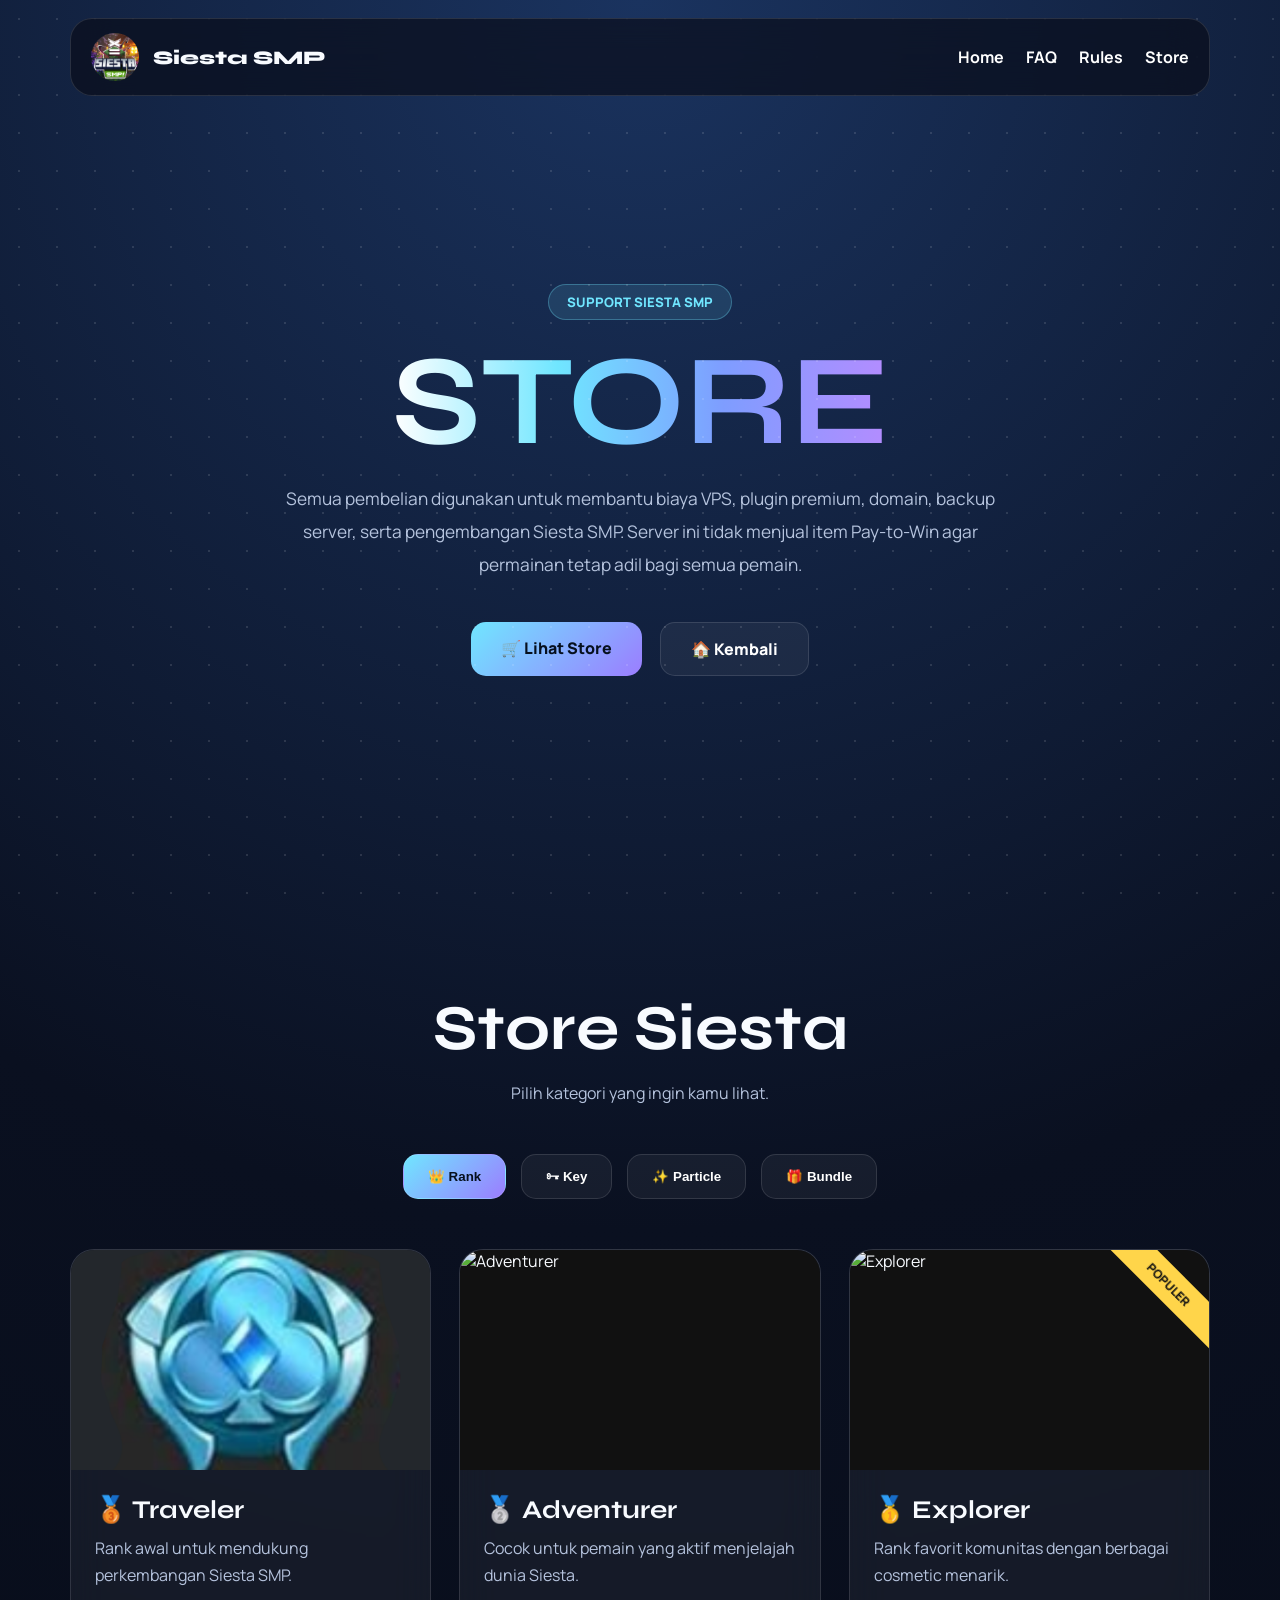
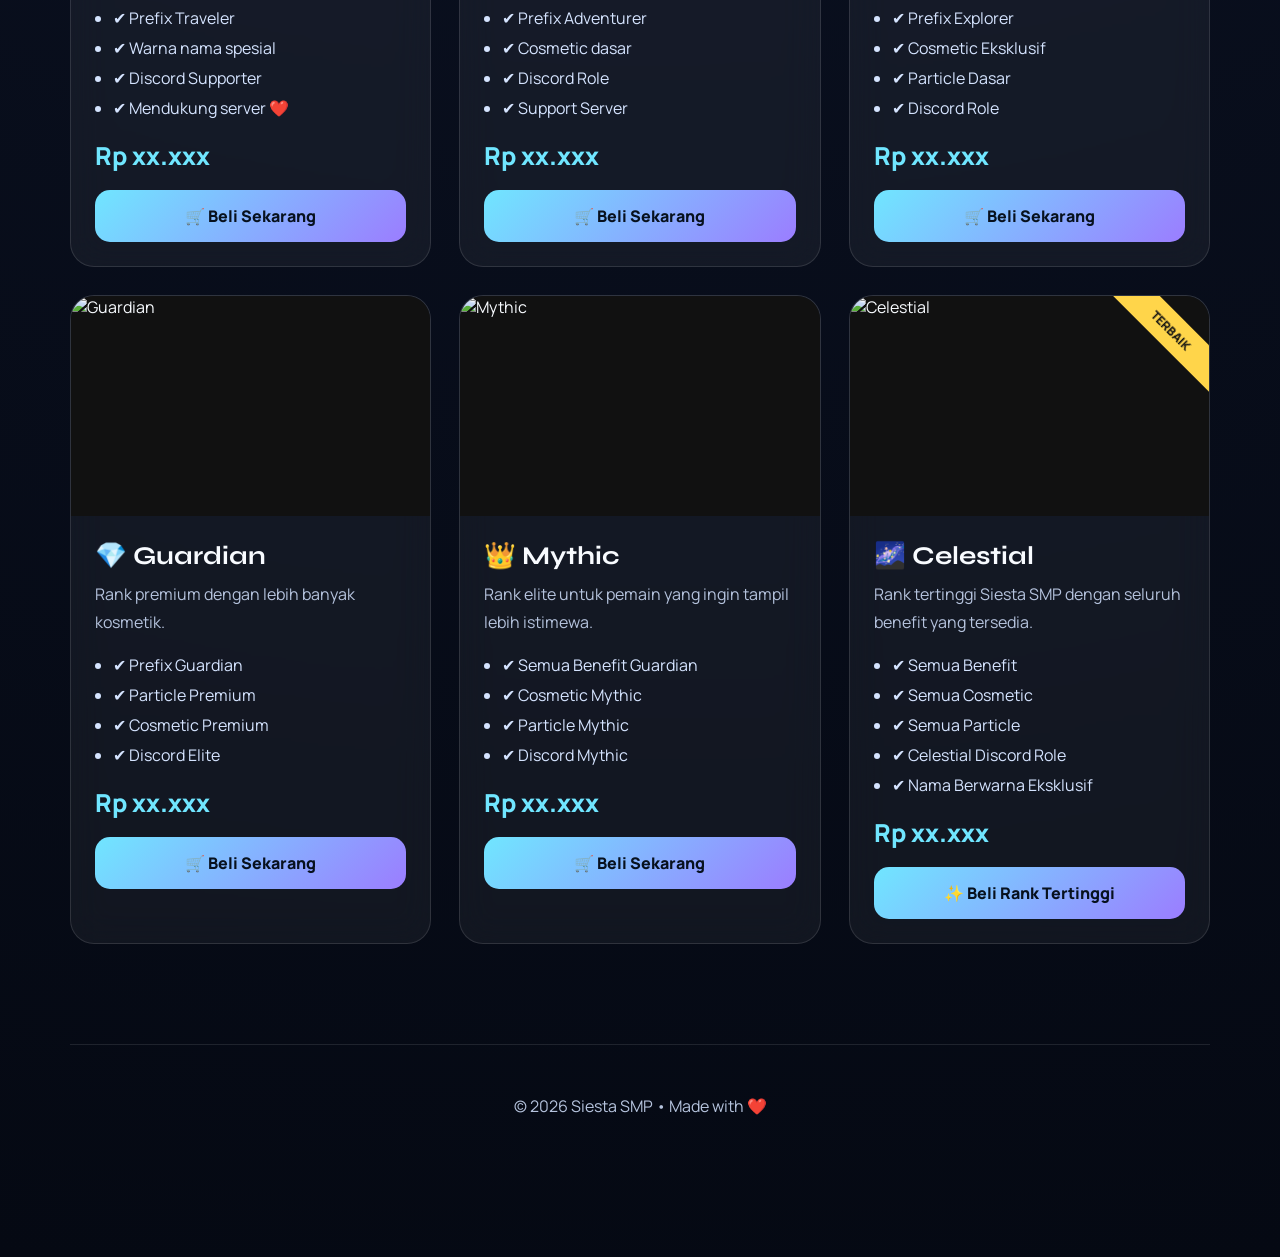
==== store.html @ a651f9de "First commit" ====
<!DOCTYPE html>
<html lang="id">

<head>

<meta charset="UTF-8">

<meta name="viewport" content="width=device-width,initial-scale=1.0">

<title>Store • Siesta SMP</title>

<link rel="preconnect" href="https://fonts.googleapis.com">

<link rel="preconnect" href="https://fonts.gstatic.com" crossorigin>

<link href="https://fonts.googleapis.com/css2?family=Syne:wght@700;800&family=Manrope:wght@400;600;700;800&display=swap" rel="stylesheet">

<style>

:root{

--bg:#080B16;
--glass:rgba(255,255,255,.05);
--line:rgba(255,255,255,.12);

--cyan:#70E6FF;
--blue:#4C8FFF;
--purple:#9B7DFF;

--text:#F8FBFF;
--muted:#B5C3DD;

}

*{

margin:0;
padding:0;
box-sizing:border-box;

}

html{

scroll-behavior:smooth;

}

body{

font-family:Manrope,sans-serif;

background:

radial-gradient(circle at top,#1A335F 0%,#0A1020 42%,#050913 100%);

color:var(--text);

overflow-x:hidden;

}

body::before{

content:"";

position:fixed;

inset:0;

pointer-events:none;

opacity:.12;

background-image:

radial-gradient(circle,#ffffff 1px,transparent 1px);

background-size:38px 38px;

animation:stars 40s linear infinite;

}

@keyframes stars{

to{

transform:translateY(-120px);

}

}

header{

position:fixed;

top:18px;

left:50%;

transform:translateX(-50%);

width:min(1140px,94%);

padding:14px 20px;

display:flex;

justify-content:space-between;

align-items:center;

background:rgba(10,15,28,.72);

backdrop-filter:blur(20px);

border:1px solid var(--line);

border-radius:22px;

z-index:999;

}

.logo{

display:flex;

align-items:center;

gap:14px;

font-family:Syne;

font-size:1.2rem;

font-weight:800;

}

.logo img{

width:48px;

height:48px;

border-radius:50%;

object-fit:cover;

}

nav{

display:flex;

gap:22px;

}

nav a{

color:white;

text-decoration:none;

font-weight:700;

transition:.3s;

}

nav a:hover{

color:var(--cyan);

}

.hero{

min-height:100vh;

display:flex;

justify-content:center;

align-items:center;

flex-direction:column;

text-align:center;

padding:140px 20px 80px;

}

.badge{

padding:8px 18px;

border-radius:999px;

background:rgba(112,230,255,.12);

border:1px solid rgba(112,230,255,.3);

color:var(--cyan);

font-size:.82rem;

font-weight:800;

margin-bottom:24px;

}

.hero h1{

font-family:Syne;

font-size:clamp(4rem,10vw,8rem);

line-height:.9;

background:

linear-gradient(90deg,#FFF,#70E6FF,#7E9DFF,#B48CFF);

-webkit-background-clip:text;

-webkit-text-fill-color:transparent;

}

.hero p{

max-width:760px;

margin-top:24px;

font-size:1.08rem;

line-height:1.9;

color:var(--muted);

}

.hero-buttons{

display:flex;

gap:18px;

margin-top:40px;

flex-wrap:wrap;

justify-content:center;

}

.button{

padding:15px 30px;

border-radius:15px;

font-weight:800;

text-decoration:none;

transition:.3s;

}

.primary{

background:linear-gradient(135deg,var(--cyan),var(--purple));

color:#06101E;

}

.secondary{

border:1px solid var(--line);

background:rgba(255,255,255,.05);

color:white;

}

.button:hover{

transform:translateY(-4px);

}

.section{

width:min(1140px,92%);

margin:auto;

padding:90px 0;

}

.section-title{

text-align:center;

margin-bottom:50px;

}

.section-title h2{

font-family:Syne;

font-size:clamp(2.5rem,5vw,4rem);

}

.section-title p{

margin-top:15px;

color:var(--muted);

}

.category-menu{

display:flex;

justify-content:center;

gap:15px;

flex-wrap:wrap;

margin-bottom:50px;

}

.category-btn{

padding:14px 24px;

background:rgba(255,255,255,.05);

border:1px solid var(--line);

border-radius:15px;

color:white;

font-weight:800;

cursor:pointer;

transition:.3s;

}

.category-btn.active{

background:linear-gradient(135deg,var(--cyan),var(--purple));

color:#06101E;

}

.products{

display:none;

}

.products.active{

display:block;

}

footer{

margin-top:100px;

padding:50px 20px;

text-align:center;

border-top:1px solid rgba(255,255,255,.1);

color:var(--muted);

}

</style>

</head>

<body>

<header>

<div class="logo">

<img src="img/logo.png">

<span>Siesta SMP</span>

</div>

<nav>

<a href="index.html">Home</a>

<a href="faq.html">FAQ</a>

<a href="rules.html">Rules</a>

<a href="store.html">Store</a>

</nav>

</header>

<section class="hero">

<div class="badge">

SUPPORT SIESTA SMP

</div>

<h1>

STORE

</h1>

<p>

Semua pembelian digunakan untuk membantu biaya VPS, plugin premium, domain, backup server, serta pengembangan Siesta SMP. Server ini tidak menjual item Pay-to-Win agar permainan tetap adil bagi semua pemain.

</p>

<div class="hero-buttons">

<a href="#store" class="button primary">

🛒 Lihat Store

</a>

<a href="index.html" class="button secondary">

🏠 Kembali

</a>

</div>

</section>

<section class="section" id="store">

<div class="section-title">

<h2>

Store Siesta

</h2>

<p>

Pilih kategori yang ingin kamu lihat.

</p>

</div>

<div class="category-menu">

<button class="category-btn active" data-tab="rank">

👑 Rank

</button>

<button class="category-btn" data-tab="key">

🗝 Key

</button>

<button class="category-btn" data-tab="particle">

✨ Particle

</button>

<button class="category-btn" data-tab="bundle">

🎁 Bundle

</button>

</div>

<div id="rank" class="products active">

<div class="card-grid">

<!-- ================= Rank 1 ================= -->

<div class="card">

<div class="card-image">

<img src="img/rank1.png" alt="Traveler">

</div>

<div class="card-content">

<h3>🥉 Traveler</h3>

<p>

Rank awal untuk mendukung perkembangan Siesta SMP.

</p>

<ul>

<li>✔ Prefix Traveler</li>

<li>✔ Warna nama spesial</li>

<li>✔ Discord Supporter</li>

<li>✔ Mendukung server ❤️</li>

</ul>

<div class="price">

Rp xx.xxx

</div>

<a class="buy-btn"

href="https://wa.me/message/P4M4RM54LJPPA1?text=Halo%20Admin%20Siesta%20SMP!%20Saya%20ingin%20membeli%20Rank%20Traveler.">

🛒 Beli Sekarang

</a>

</div>

</div>

<!-- ================= Rank 2 ================= -->

<div class="card">

<div class="card-image">

<img src="img/rank2.png" alt="Adventurer">

</div>

<div class="card-content">

<h3>🥈 Adventurer</h3>

<p>

Cocok untuk pemain yang aktif menjelajah dunia Siesta.

</p>

<ul>

<li>✔ Prefix Adventurer</li>

<li>✔ Cosmetic dasar</li>

<li>✔ Discord Role</li>

<li>✔ Support Server</li>

</ul>

<div class="price">

Rp xx.xxx

</div>

<a class="buy-btn"

href="https://wa.me/62812XXXXXXXX?text=Halo%20Admin!%20Saya%20ingin%20membeli%20Rank%20Adventurer.">

🛒 Beli Sekarang

</a>

</div>

</div>

<!-- ================= Rank 3 ================= -->

<div class="card">

<div class="badge-card">

POPULER

</div>

<div class="card-image">

<img src="img/rank3.png" alt="Explorer">

</div>

<div class="card-content">

<h3>🥇 Explorer</h3>

<p>

Rank favorit komunitas dengan berbagai cosmetic menarik.

</p>

<ul>

<li>✔ Prefix Explorer</li>

<li>✔ Cosmetic Eksklusif</li>

<li>✔ Particle Dasar</li>

<li>✔ Discord Role</li>

</ul>

<div class="price">

Rp xx.xxx

</div>

<a class="buy-btn"

href="https://wa.me/62812XXXXXXXX?text=Halo%20Admin!%20Saya%20ingin%20membeli%20Rank%20Explorer.">

🛒 Beli Sekarang

</a>

</div>

</div>

<!-- ================= Rank 4 ================= -->

<div class="card">

<div class="card-image">

<img src="img/rank4.png" alt="Guardian">

</div>

<div class="card-content">

<h3>💎 Guardian</h3>

<p>

Rank premium dengan lebih banyak kosmetik.

</p>

<ul>

<li>✔ Prefix Guardian</li>

<li>✔ Particle Premium</li>

<li>✔ Cosmetic Premium</li>

<li>✔ Discord Elite</li>

</ul>

<div class="price">

Rp xx.xxx

</div>

<a class="buy-btn"

href="https://wa.me/62812XXXXXXXX?text=Halo%20Admin!%20Saya%20ingin%20membeli%20Rank%20Guardian.">

🛒 Beli Sekarang

</a>

</div>

</div>

<!-- ================= Rank 5 ================= -->

<div class="card">

<div class="card-image">

<img src="img/rank5.png" alt="Mythic">

</div>

<div class="card-content">

<h3>👑 Mythic</h3>

<p>

Rank elite untuk pemain yang ingin tampil lebih istimewa.

</p>

<ul>

<li>✔ Semua Benefit Guardian</li>

<li>✔ Cosmetic Mythic</li>

<li>✔ Particle Mythic</li>

<li>✔ Discord Mythic</li>

</ul>

<div class="price">

Rp xx.xxx

</div>

<a class="buy-btn"

href="https://wa.me/62812XXXXXXXX?text=Halo%20Admin!%20Saya%20ingin%20membeli%20Rank%20Mythic.">

🛒 Beli Sekarang

</a>

</div>

</div>

<!-- ================= Rank 6 ================= -->

<div class="card legendary">

<div class="badge-card">

TERBAIK

</div>

<div class="card-image">

<img src="img/rank6.png" alt="Celestial">

</div>

<div class="card-content">

<h3>🌌 Celestial</h3>

<p>

Rank tertinggi Siesta SMP dengan seluruh benefit yang tersedia.

</p>

<ul>

<li>✔ Semua Benefit</li>

<li>✔ Semua Cosmetic</li>

<li>✔ Semua Particle</li>

<li>✔ Celestial Discord Role</li>

<li>✔ Nama Berwarna Eksklusif</li>

</ul>

<div class="price">

Rp xx.xxx

</div>

<a class="buy-btn"

href="https://wa.me/62812XXXXXXXX?text=Halo%20Admin!%20Saya%20ingin%20membeli%20Rank%20Celestial.">

✨ Beli Rank Tertinggi

</a>

</div>

</div>

</div>

</div>

<div id="key" class="products">

<div class="card-grid">

<div class="card">

<div class="card-image">

<img src="img/key1.png">

</div>

<div class="card-content">

<h3>🗝 Common Key</h3>

<p>

Membuka Common Crate dengan hadiah cosmetic dan item menarik.

</p>

<div class="price">

Rp xx.xxx

</div>

<a class="buy-btn"

href="https://wa.me/62812XXXXXXXX?text=Halo%20Admin,%20saya%20ingin%20membeli%20Common%20Key">

🛒 Beli

</a>

</div>

</div>

<div class="card">

<div class="card-image">

<img src="img/key2.png">

</div>

<div class="card-content">

<h3>💙 Rare Key</h3>

<p>

Hadiah lebih langka dan kesempatan mendapatkan cosmetic premium.

</p>

<div class="price">

Rp xx.xxx

</div>

<a class="buy-btn"

href="https://wa.me/62812XXXXXXXX?text=Halo%20Admin,%20saya%20ingin%20membeli%20Rare%20Key">

🛒 Beli

</a>

</div>

</div>

<div class="card">

<div class="badge-card">

POPULER

</div>

<div class="card-image">

<img src="img/key3.png">

</div>

<div class="card-content">

<h3>💜 Epic Key</h3>

<p>

Kesempatan memperoleh particle eksklusif dan cosmetic langka.

</p>

<div class="price">

Rp xx.xxx

</div>

<a class="buy-btn"

href="https://wa.me/62812XXXXXXXX?text=Halo%20Admin,%20saya%20ingin%20membeli%20Epic%20Key">

🛒 Beli

</a>

</div>

</div>

<div class="card legendary">

<div class="badge-card">

LIMITED

</div>

<div class="card-image">

<img src="img/key4.png">

</div>

<div class="card-content">

<h3>👑 Legendary Key</h3>

<p>

Key terbaik dengan hadiah paling langka yang tersedia.

</p>

<div class="price">

Rp xx.xxx

</div>

<a class="buy-btn"

href="https://wa.me/62812XXXXXXXX?text=Halo%20Admin,%20saya%20ingin%20membeli%20Legendary%20Key">

✨ Beli

</a>

</div>

</div>

</div>

</div>

<div id="particle" class="products">

<div class="card-grid">

<div class="card">

<div class="card-image">

<img src="img/particle1.gif">

</div>

<div class="card-content">

<h3>✨ Blue Aura</h3>

<p>

Aura biru elegan yang mengelilingi pemain.

</p>

<div class="price">

Rp xx.xxx

</div>

<a class="buy-btn"

href="https://wa.me/62812XXXXXXXX?text=Halo%20Admin,%20saya%20ingin%20membeli%20Blue%20Aura">

Beli

</a>

</div>

</div>

<div class="card">

<div class="card-image">

<img src="img/particle2.gif">

</div>

<div class="card-content">

<h3>🔥 Flame</h3>

<p>

Api kecil mengikuti pemain kemanapun pergi.

</p>

<div class="price">

Rp xx.xxx

</div>

<a class="buy-btn"

href="https://wa.me/62812XXXXXXXX?text=Halo%20Admin,%20saya%20ingin%20membeli%20Flame%20Particle">

Beli

</a>

</div>

</div>

<div class="card">

<div class="card-image">

<img src="img/particle3.gif">

</div>

<div class="card-content">

<h3>❄ Snow</h3>

<p>

Efek salju lembut yang terus turun di sekitar pemain.

</p>

<div class="price">

Rp xx.xxx

</div>

<a class="buy-btn"

href="https://wa.me/62812XXXXXXXX?text=Halo%20Admin,%20saya%20ingin%20membeli%20Snow%20Particle">

Beli

</a>

</div>

</div>

<div class="card">

<div class="card-image">

<img src="img/particle4.gif">

</div>

<div class="card-content">

<h3>⚡ Thunder</h3>

<p>

Petir mini yang sesekali muncul di sekitar pemain.

</p>

<div class="price">

Rp xx.xxx

</div>

<a class="buy-btn"

href="https://wa.me/62812XXXXXXXX?text=Halo%20Admin,%20saya%20ingin%20membeli%20Thunder%20Particle">

Beli

</a>

</div>

</div>

</div>

</div>

<div id="bundle" class="products">

<div class="card-grid">

<!-- Bundle -->

<div class="card legendary">

<div class="badge-card">

BEST VALUE

</div>

<div class="card-image">

<img src="img/bundle.png">

</div>

<div class="card-content">

<h3>🎁 Starter Bundle</h3>

<p>

Paket paling hemat untuk pemain baru.

</p>

<ul>

<li>✔ Rank Traveler</li>

<li>✔ 5 Common Key</li>

<li>✔ Blue Aura</li>

<li>✔ Discord Supporter</li>

</ul>

<div class="price">

Rp xx.xxx

</div>

<a class="buy-btn"

href="https://wa.me/62812XXXXXXXX?text=Halo%20Admin,%20saya%20ingin%20membeli%20Starter%20Bundle.">

🛒 Beli Bundle

</a>

</div>

</div>

<!-- Bundle 2 -->

<div class="card">

<div class="card-image">

<img src="img/bundle2.png">

</div>

<div class="card-content">

<h3>💎 Premium Bundle</h3>

<p>

Bundle lengkap dengan Rank, Key, dan Particle.

</p>

<ul>

<li>✔ Rank Guardian</li>

<li>✔ 10 Epic Key</li>

<li>✔ Thunder Particle</li>

<li>✔ Discord Elite</li>

</ul>

<div class="price">

Rp xx.xxx

</div>

<a class="buy-btn"

href="https://wa.me/62812XXXXXXXX?text=Halo%20Admin,%20saya%20ingin%20membeli%20Premium%20Bundle.">

🛒 Beli Bundle

</a>

</div>

</div>

</div>

<br><br>

<div class="card">

<div class="card-content">

<h2 style="margin-bottom:20px;">

💳 Pembayaran

</h2>

<p>

Pembayaran dapat dilakukan menggunakan salah satu metode berikut.

</p>

<ul>

<li>📱 DANA</li>

<li>📱 GoPay</li>

<li>🏦 Bank Transfer</li>

<li>📷 QRIS</li>

</ul>

<br>

<p>

Setelah pembayaran berhasil, kirimkan bukti pembayaran melalui WhatsApp agar pesanan segera diproses.

</p>

<a class="buy-btn"

href="https://wa.me/62812XXXXXXXX">

Hubungi Admin

</a>

</div>

</div>

<br>

<div class="card">

<div class="card-content">

<h2>

📦 Informasi Pesanan

</h2>

<br>

<ul>

<li>✔ Produk dikirim maksimal 5 menit setelah pembayaran dikonfirmasi.</li>

<li>✔ Pastikan Username Minecraft sudah benar.</li>

<li>✔ Semua pembelian bersifat final (non-refundable).</li>

<li>✔ Jika server sedang offline, produk akan dikirim saat server kembali online.</li>

<li>✔ Hubungi Admin apabila terjadi kendala.</li>

</ul>

</div>

</div>

</div>
<footer>

© 2026 Siesta SMP • Made with ❤️

</footer>

  <script>

// ==========================
// CATEGORY SWITCH
// ==========================

const buttons=document.querySelectorAll(".category-btn");

const tabs=document.querySelectorAll(".products");

buttons.forEach(button=>{

button.addEventListener("click",()=>{

buttons.forEach(btn=>btn.classList.remove("active"));

button.classList.add("active");

const target=button.dataset.tab;

tabs.forEach(tab=>{

if(tab.id===target){

tab.style.display="block";

setTimeout(()=>{

tab.classList.add("active");

},20);

}else{

tab.classList.remove("active");

setTimeout(()=>{

tab.style.display="none";

},220);

}

});

});

});


// ==========================
// CARD REVEAL
// ==========================

const observer=new IntersectionObserver(entries=>{

entries.forEach(entry=>{

if(entry.isIntersecting){

entry.target.classList.add("show");

}

});

},

{

threshold:.15

});

document.querySelectorAll(".card").forEach(card=>{

observer.observe(card);

});

</script>

<style>

/* ==========================
CATEGORY ANIMATION
========================== */

.products{

display:none;

opacity:0;

transform:translateY(18px);

transition:

opacity .28s ease,

transform .28s ease;

}

.products.active{

display:block;

opacity:1;

transform:translateY(0);

}

/* ==========================
CARD
========================== */

.card-grid{

display:grid;

grid-template-columns:

repeat(auto-fit,minmax(280px,1fr));

gap:28px;

}

.card{

background:

rgba(255,255,255,.05);

border:

1px solid rgba(255,255,255,.12);

border-radius:24px;

overflow:hidden;

backdrop-filter:blur(18px);

transition:.35s;

opacity:0;

transform:translateY(40px);

}

.card.show{

opacity:1;

transform:translateY(0);

}

.card:hover{

transform:

translateY(-10px);

box-shadow:

0 0 30px rgba(112,230,255,.25);

}

/* ==========================
IMAGE
========================== */

.card-image{

height:220px;

overflow:hidden;

background:#111;

}

.card-image img{

width:100%;

height:100%;

object-fit:cover;

transition:.35s;

}

.card:hover .card-image img{

transform:scale(1.08);

}

/* ==========================
CONTENT
========================== */

.card-content{

padding:24px;

}

.card-content h3{

font-family:Syne;

font-size:1.6rem;

margin-bottom:10px;

}

.card-content p{

color:var(--muted);

line-height:1.7;

margin-bottom:18px;

}

.card-content ul{

padding-left:18px;

margin-bottom:20px;

color:#D5E4FF;

}

.card-content li{

margin-bottom:8px;

}

/* ==========================
PRICE
========================== */

.price{

font-size:1.55rem;

font-weight:800;

color:var(--cyan);

margin:18px 0;

}

/* ==========================
BUTTON
========================== */

.buy-btn{

display:block;

padding:15px;

text-align:center;

border-radius:15px;

text-decoration:none;

font-weight:800;

color:#07111E;

background:

linear-gradient(

135deg,

var(--cyan),

var(--purple));

transition:.3s;

}

.buy-btn:hover{

transform:translateY(-3px);

box-shadow:

0 0 20px rgba(112,230,255,.35);

}

/* ==========================
BADGE
========================== */

.badge-card{

position:absolute;

top:18px;

right:-42px;

padding:8px 55px;

background:#FFD54A;

color:#111;

font-weight:800;

font-size:.75rem;

transform:rotate(45deg);

}

/* ==========================
LEGENDARY
========================== */

.legendary{

animation:legendGlow 6s linear infinite;

}

@keyframes legendGlow{

0%{

box-shadow:

0 0 15px #70E6FF;

}

25%{

box-shadow:

0 0 20px #4C8FFF;

}

50%{

box-shadow:

0 0 22px #9B7DFF;

}

75%{

box-shadow:

0 0 20px #70E6FF;

}

100%{

box-shadow:

0 0 15px #70E6FF;

}

}

</style>

</body>

</html>
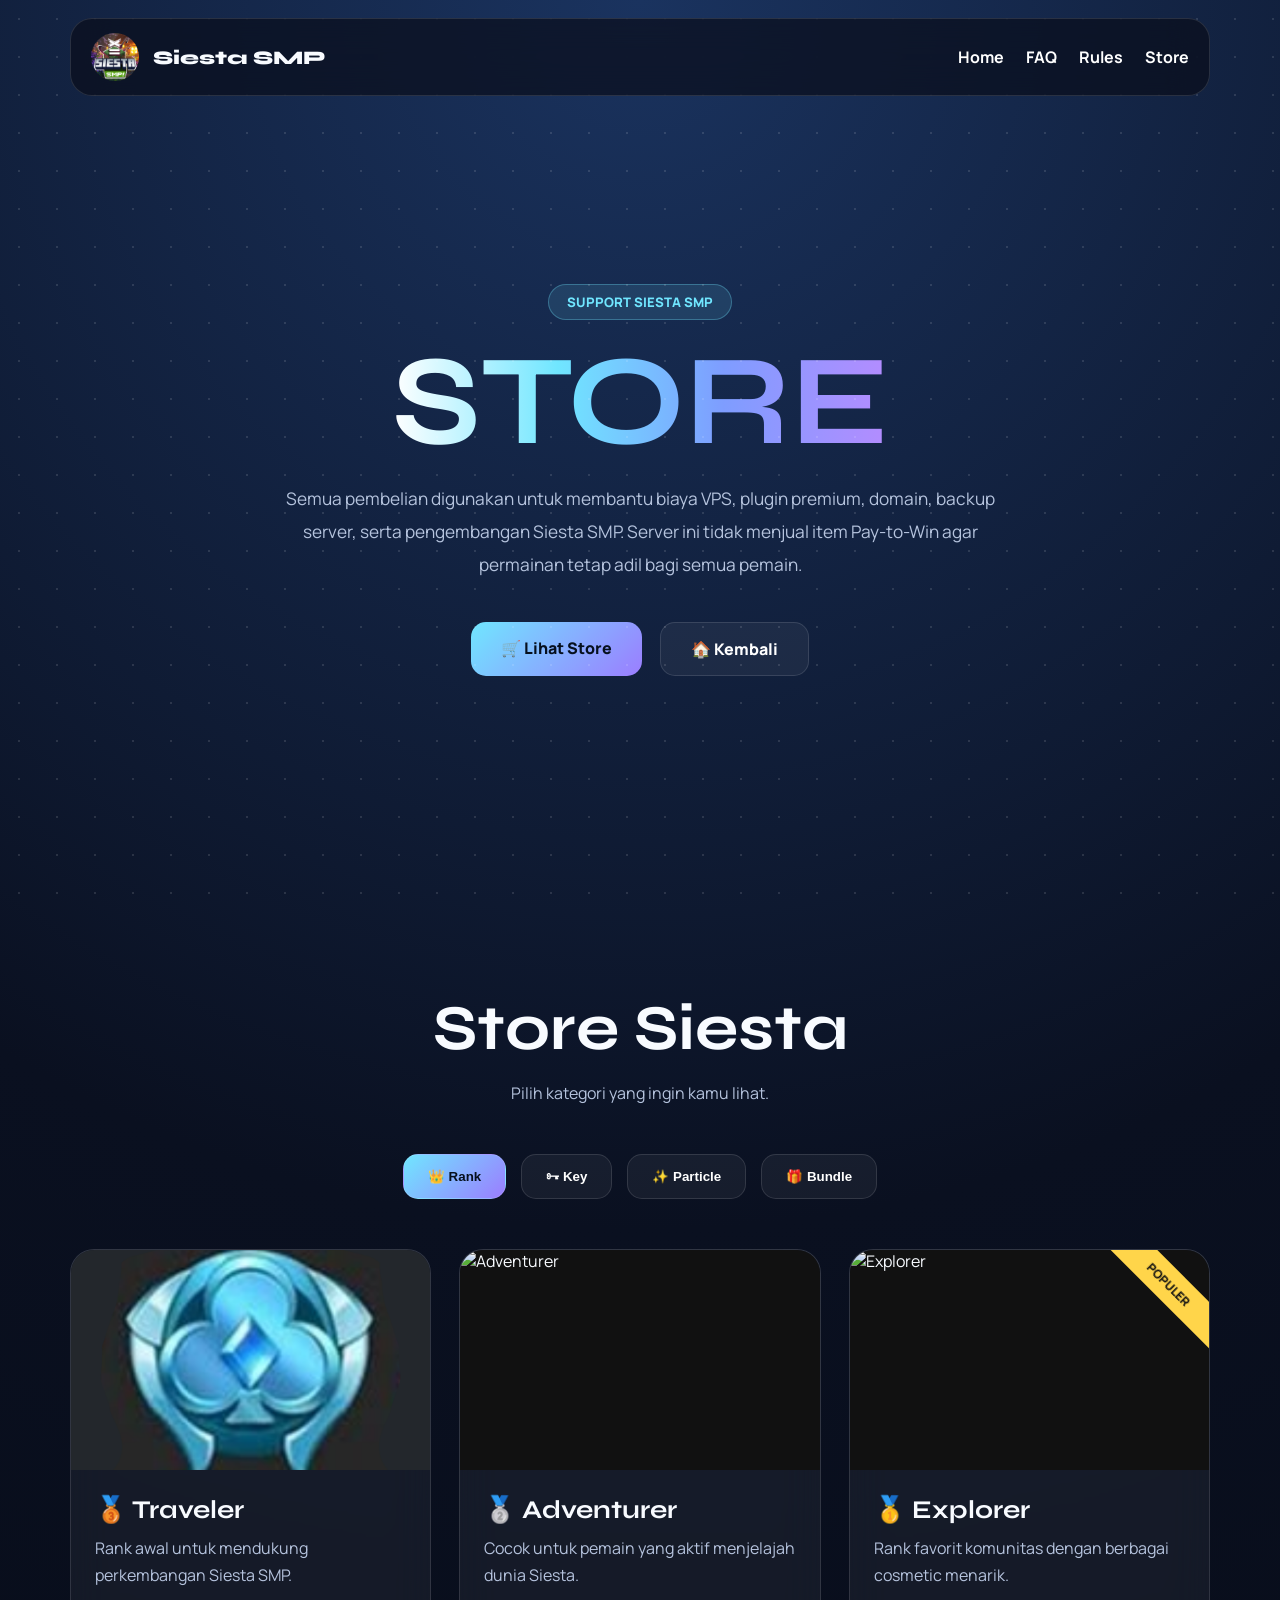
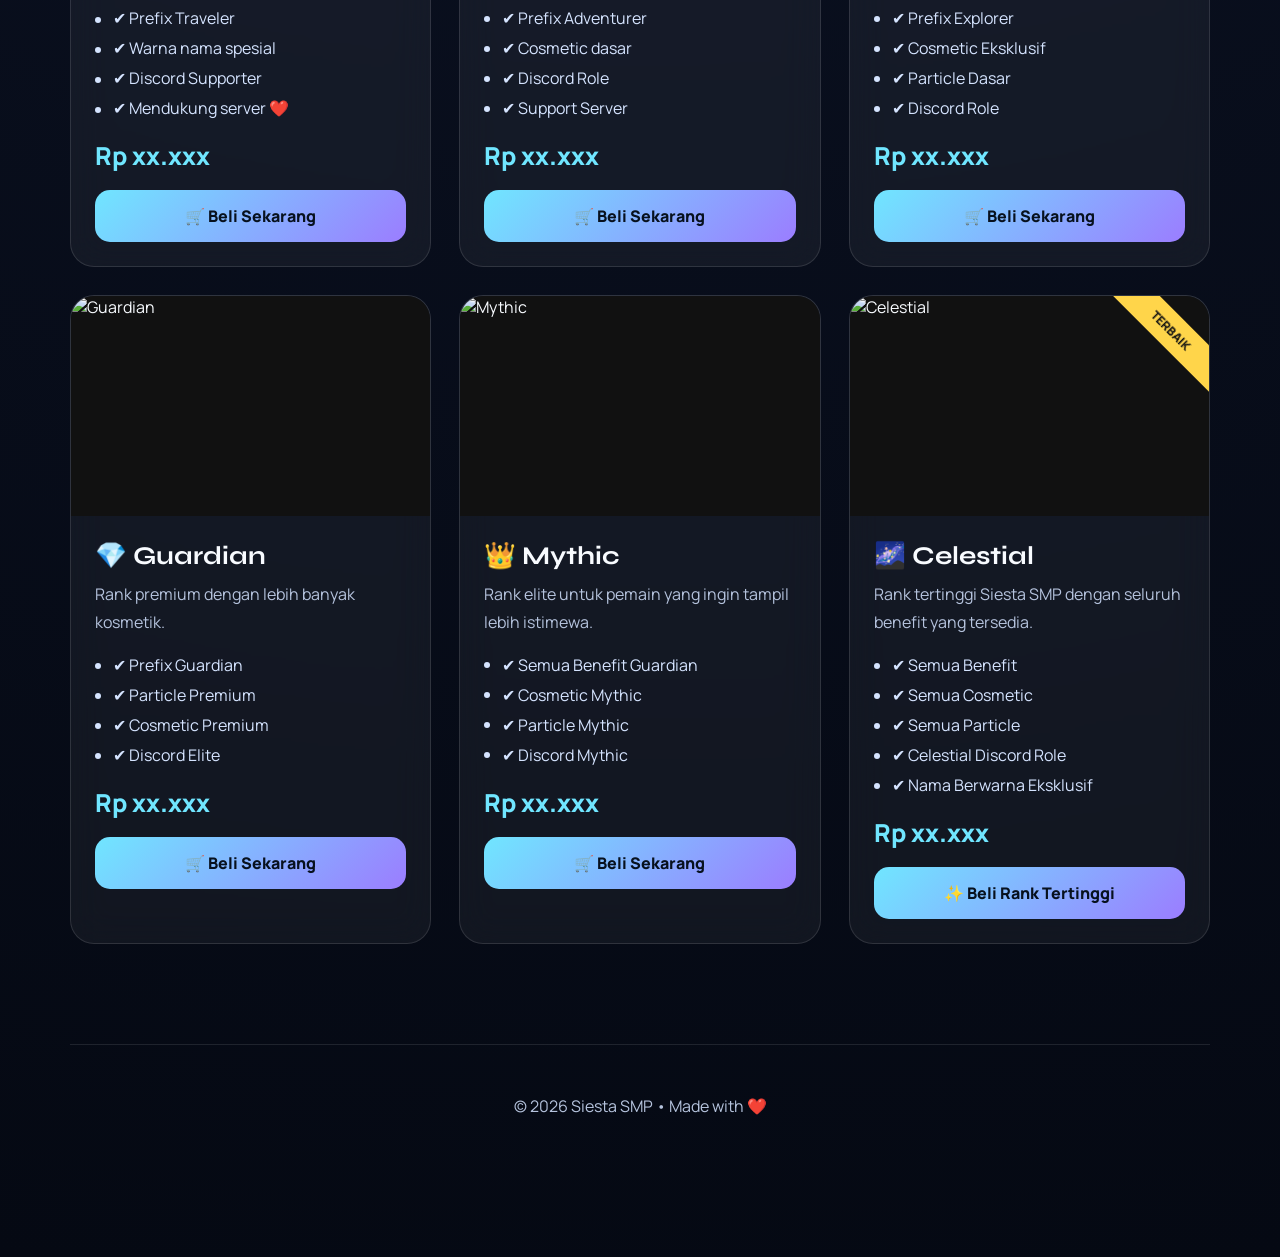
==== commit 3299f0e0: "Update WhatsApp buy button" ====
--- a/store.html
+++ b/store.html
@@ -559,11 +559,8 @@
 </div>
 
 <a class="buy-btn"
-
-href="https://wa.me/message/P4M4RM54LJPPA1?text=Halo%20Admin%20Siesta%20SMP!%20Saya%20ingin%20membeli%20Rank%20Traveler.">
-
+href="https://wa.me/6285117057655?text=Halo%20Admin%20Siesta%20SMP!%0A%0ASaya%20ingin%20membeli%20Rank%20Traveler.%20Mohon%20info%20lebih%20lanjut.%20Terima%20kasih.">
 🛒 Beli Sekarang
-
 </a>
 
 </div>
